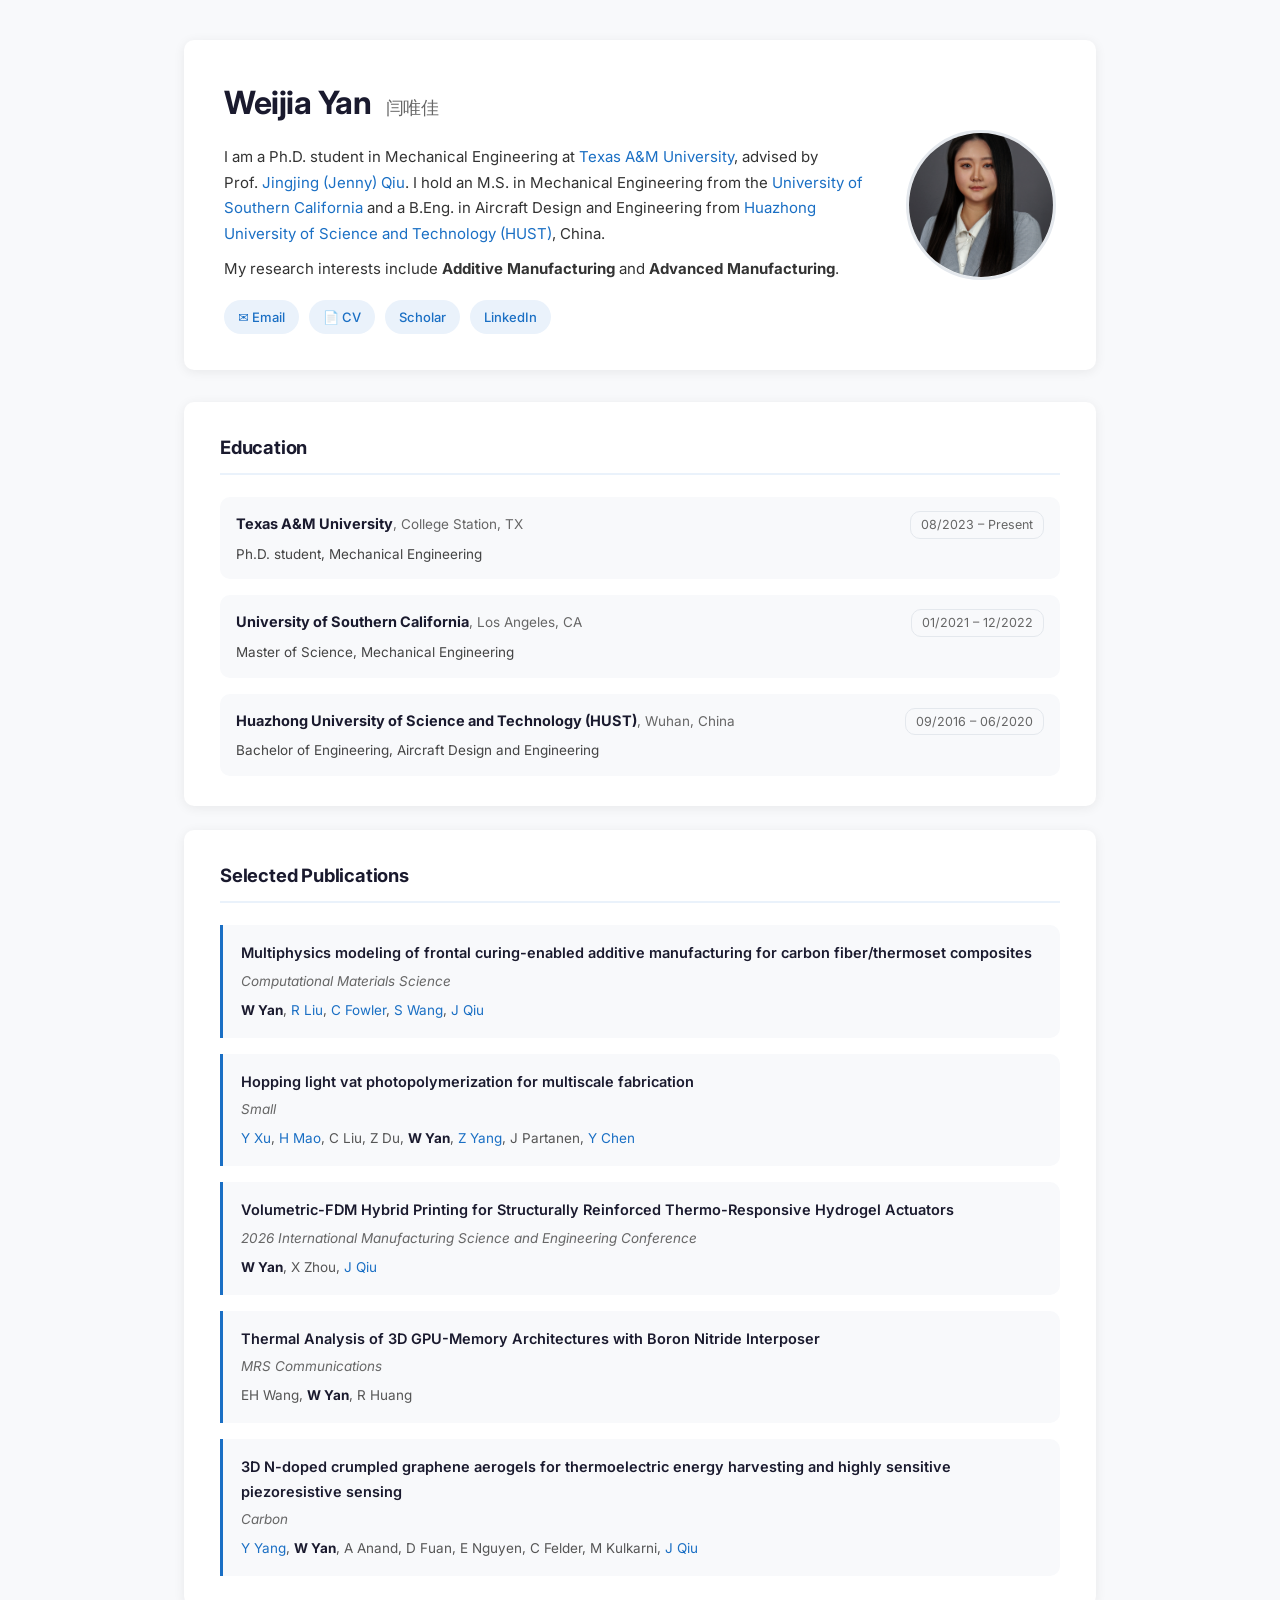
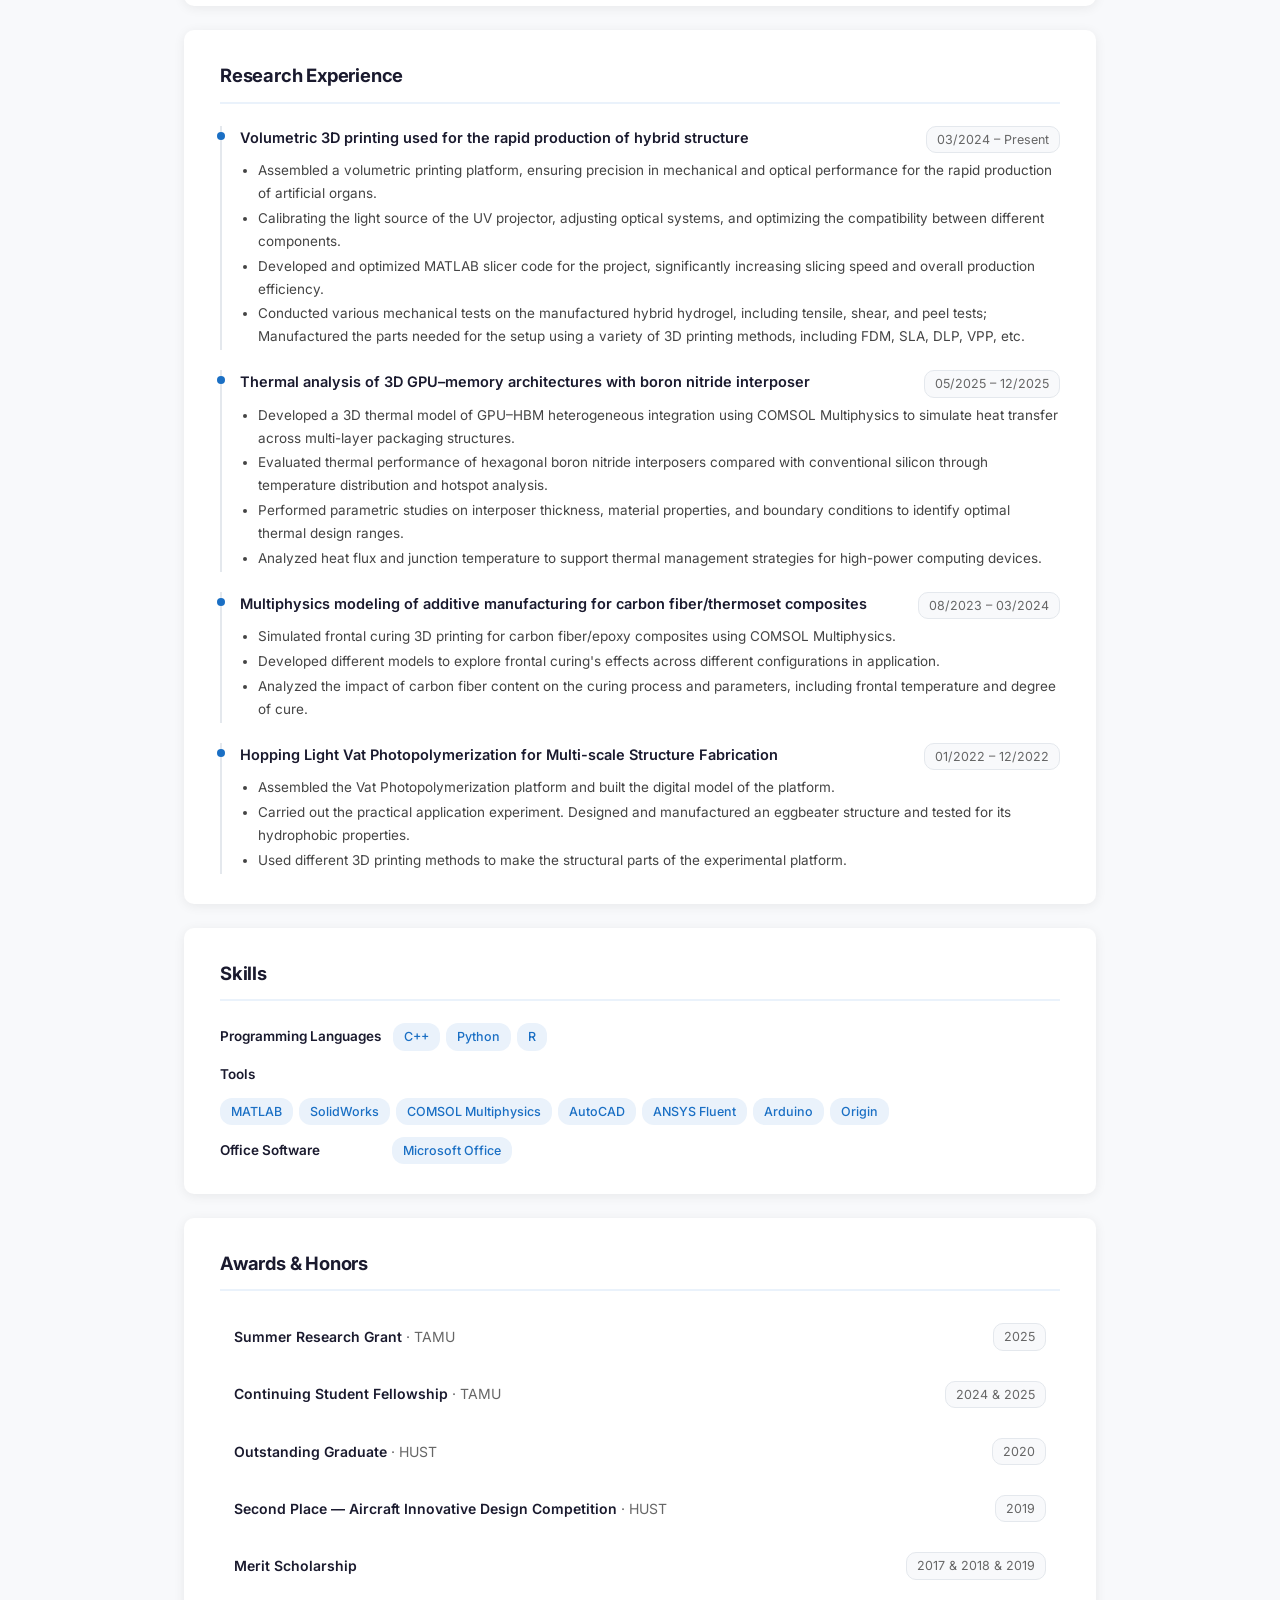
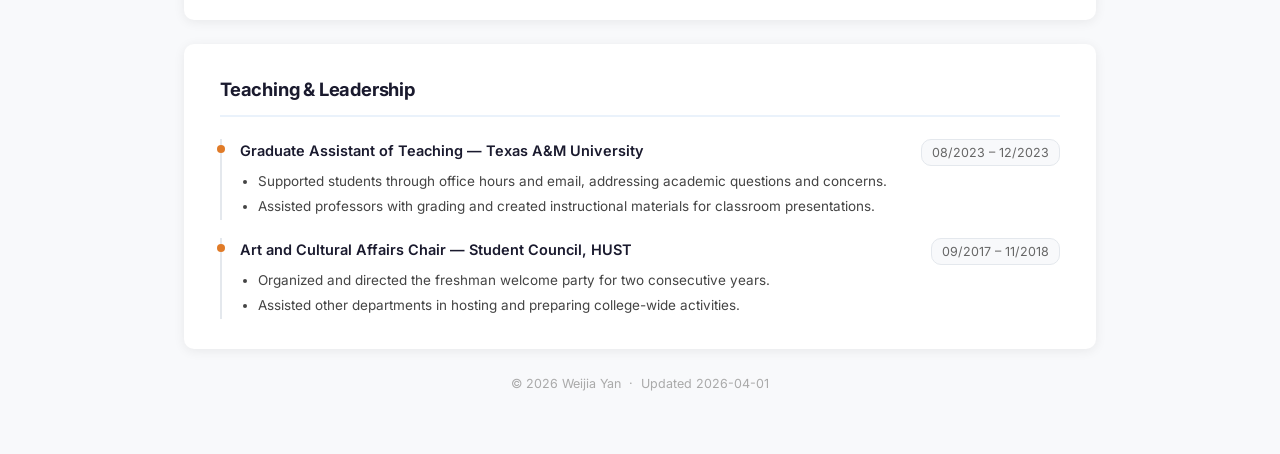
==== index.html @ ed203514 "Remove GPA from education section" ====
<!DOCTYPE html>
<html lang="en">
<head>
  <meta charset="UTF-8">
  <meta name="viewport" content="width=device-width, initial-scale=1">
  <title>Weijia Yan</title>
  <meta name="author" content="Weijia Yan">
  <meta name="keywords" content="Weijia Yan, TAMU, Additive Manufacturing, Mechanical Engineering">
  <meta name="description" content="Weijia Yan — Ph.D. student in Mechanical Engineering at Texas A&M University">
  <meta http-equiv="Cache-Control" content="no-cache, no-store, must-revalidate">
  <link rel="stylesheet" href="stylesheet.css">
  <link rel="icon" href="data:image/svg+xml,<svg xmlns=%22http://www.w3.org/2000/svg%22 viewBox=%220 0 100 100%22><text y=%22.9em%22 font-size=%2290%22>🌐</text></svg>">
</head>

<body>
<div class="page-wrap">

  <!-- ── Bio ──────────────────────────────────────────────── -->
  <section class="hero">
    <div class="hero-text">
      <h1 class="hero-name">
        Weijia Yan
        <span class="cn">闫唯佳</span>
      </h1>

      <p>
        I am a Ph.D. student in Mechanical Engineering at
        <a href="https://www.tamu.edu/">Texas A&amp;M University</a>,
        advised by Prof.&nbsp;<a href="https://engineering.tamu.edu/mechanical/profiles/qui-jenny.html">Jingjing (Jenny) Qiu</a>.
        I hold an M.S. in Mechanical Engineering from the
        <a href="https://www.usc.edu/">University of Southern California</a>
        and a B.Eng. in Aircraft Design and Engineering from
        <a href="http://english.hust.edu.cn/">Huazhong University of Science and Technology (HUST)</a>, China.
      </p>

      <p>
        My research interests include <strong>Additive Manufacturing</strong>
        and <strong>Advanced Manufacturing</strong>.
      </p>

      <div class="hero-links">
        <a href="mailto:weijia_yan@tamu.edu">✉ Email</a>
        <a href="Weijia_Yan_Resume.pdf">📄 CV</a>
        <a href="https://scholar.google.com/citations?user=I7ys2LwAAAAJ&hl=en">Scholar</a>
        <a href="https://www.linkedin.com/in/weijia-yan-ba7a0b22b/">LinkedIn</a>
      </div>
    </div>

    <div class="hero-photo">
      <a href="./mipnerf/img/pic.jpeg">
        <img src="./mipnerf/img/pic.jpeg" alt="Weijia Yan">
      </a>
    </div>
  </section>

  <!-- ── Education ─────────────────────────────────────────── -->
  <section class="section">
    <h2 class="section-title">Education</h2>
    <div class="edu-list">

      <div class="edu-item">
        <div class="edu-header">
          <div><span class="edu-school">Texas A&amp;M University</span><span class="edu-loc">, College Station, TX</span></div>
          <span class="exp-date">08/2023 – Present</span>
        </div>
        <div class="edu-degree">Ph.D. student, Mechanical Engineering</div>
      </div>

      <div class="edu-item">
        <div class="edu-header">
          <div><span class="edu-school">University of Southern California</span><span class="edu-loc">, Los Angeles, CA</span></div>
          <span class="exp-date">01/2021 – 12/2022</span>
        </div>
        <div class="edu-degree">Master of Science, Mechanical Engineering</div>
      </div>

      <div class="edu-item">
        <div class="edu-header">
          <div><span class="edu-school">Huazhong University of Science and Technology (HUST)</span><span class="edu-loc">, Wuhan, China</span></div>
          <span class="exp-date">09/2016 – 06/2020</span>
        </div>
        <div class="edu-degree">Bachelor of Engineering, Aircraft Design and Engineering</div>
      </div>

    </div>
  </section>

  <!-- ── Publications ─────────────────────────────────────── -->
  <section class="section">
    <h2 class="section-title">Selected Publications</h2>

    <div class="pub-list">

      <div class="pub-item">
        <div class="pub-title">Multiphysics modeling of frontal curing-enabled additive manufacturing for carbon fiber/thermoset composites</div>
        <div class="pub-venue">Computational Materials Science</div>
        <div class="pub-authors">
          <strong>W Yan</strong>,
          <a href="https://scholar.google.com/citations?user=R98v-sEAAAAJ&hl=en">R Liu</a>,
          <a href="https://scholar.google.com/citations?user=vkRqP7UAAAAJ&hl=en">C Fowler</a>,
          <a href="https://scholar.google.co.uk/citations?user=RNWHJDYAAAAJ&hl=en">S Wang</a>,
          <a href="https://scholar.google.com/citations?user=OHKP8AwAAAAJ&hl=en">J Qiu</a>
        </div>
      </div>

      <div class="pub-item">
        <div class="pub-title">Hopping light vat photopolymerization for multiscale fabrication</div>
        <div class="pub-venue">Small</div>
        <div class="pub-authors">
          <a href="https://scholar.google.com/citations?user=exFgNfwAAAAJ&hl=en">Y Xu</a>,
          <a href="https://scholar.google.com/citations?user=YnmLOxIAAAAJ&hl=en">H Mao</a>,
          C Liu, Z Du, <strong>W Yan</strong>,
          <a href="https://scholar.google.com/citations?user=WblvcXkAAAAJ&hl=en">Z Yang</a>,
          J Partanen,
          <a href="https://scholar.google.com/citations?user=qAKY6NAAAAAJ&hl=en">Y Chen</a>
        </div>
      </div>

      <div class="pub-item">
        <div class="pub-title">Volumetric-FDM Hybrid Printing for Structurally Reinforced Thermo-Responsive Hydrogel Actuators</div>
        <div class="pub-venue">2026 International Manufacturing Science and Engineering Conference</div>
        <div class="pub-authors"><strong>W Yan</strong>, X Zhou, <a href="https://scholar.google.com/citations?user=OHKP8AwAAAAJ&hl=en">J Qiu</a></div>
      </div>

      <div class="pub-item">
        <div class="pub-title">Thermal Analysis of 3D GPU-Memory Architectures with Boron Nitride Interposer</div>
        <div class="pub-venue">MRS Communications</div>
        <div class="pub-authors">EH Wang, <strong>W Yan</strong>, R Huang</div>
      </div>

      <div class="pub-item">
        <div class="pub-title">3D N-doped crumpled graphene aerogels for thermoelectric energy harvesting and highly sensitive piezoresistive sensing</div>
        <div class="pub-venue">Carbon</div>
        <div class="pub-authors"><a href="https://scholar.google.com/citations?user=AMZCQCMAAAAJ&hl=en">Y Yang</a>, <strong>W Yan</strong>, A Anand, D Fuan, E Nguyen, C Felder, M Kulkarni, <a href="https://scholar.google.com/citations?user=OHKP8AwAAAAJ&hl=en">J Qiu</a></div>
      </div>

    </div>
  </section>

  <!-- ── Research Experience ───────────────────────────────── -->
  <section class="section">
    <h2 class="section-title">Research Experience</h2>

    <div class="exp-list">

      <div class="exp-item">
        <div class="exp-header">
          <span class="exp-title">Volumetric 3D printing used for the rapid production of hybrid structure</span>
          <span class="exp-date">03/2024 – Present</span>
        </div>
        <ul class="exp-bullets">
          <li>Assembled a volumetric printing platform, ensuring precision in mechanical and optical performance for the rapid production of artificial organs.</li>
          <li>Calibrating the light source of the UV projector, adjusting optical systems, and optimizing the compatibility between different components.</li>
          <li>Developed and optimized MATLAB slicer code for the project, significantly increasing slicing speed and overall production efficiency.</li>
          <li>Conducted various mechanical tests on the manufactured hybrid hydrogel, including tensile, shear, and peel tests; Manufactured the parts needed for the setup using a variety of 3D printing methods, including FDM, SLA, DLP, VPP, etc.</li>
        </ul>
      </div>

      <div class="exp-item">
        <div class="exp-header">
          <span class="exp-title">Thermal analysis of 3D GPU–memory architectures with boron nitride interposer</span>
          <span class="exp-date">05/2025 – 12/2025</span>
        </div>
        <ul class="exp-bullets">
          <li>Developed a 3D thermal model of GPU–HBM heterogeneous integration using COMSOL Multiphysics to simulate heat transfer across multi-layer packaging structures.</li>
          <li>Evaluated thermal performance of hexagonal boron nitride interposers compared with conventional silicon through temperature distribution and hotspot analysis.</li>
          <li>Performed parametric studies on interposer thickness, material properties, and boundary conditions to identify optimal thermal design ranges.</li>
          <li>Analyzed heat flux and junction temperature to support thermal management strategies for high-power computing devices.</li>
        </ul>
      </div>

      <div class="exp-item">
        <div class="exp-header">
          <span class="exp-title">Multiphysics modeling of additive manufacturing for carbon fiber/thermoset composites</span>
          <span class="exp-date">08/2023 – 03/2024</span>
        </div>
        <ul class="exp-bullets">
          <li>Simulated frontal curing 3D printing for carbon fiber/epoxy composites using COMSOL Multiphysics.</li>
          <li>Developed different models to explore frontal curing's effects across different configurations in application.</li>
          <li>Analyzed the impact of carbon fiber content on the curing process and parameters, including frontal temperature and degree of cure.</li>
        </ul>
      </div>

      <div class="exp-item">
        <div class="exp-header">
          <span class="exp-title">Hopping Light Vat Photopolymerization for Multi-scale Structure Fabrication</span>
          <span class="exp-date">01/2022 – 12/2022</span>
        </div>
        <ul class="exp-bullets">
          <li>Assembled the Vat Photopolymerization platform and built the digital model of the platform.</li>
          <li>Carried out the practical application experiment. Designed and manufactured an eggbeater structure and tested for its hydrophobic properties.</li>
          <li>Used different 3D printing methods to make the structural parts of the experimental platform.</li>
        </ul>
      </div>

    </div>
  </section>

  <!-- ── Skills ────────────────────────────────────────────── -->
  <section class="section">
    <h2 class="section-title">Skills</h2>

    <div class="skills-grid">
      <div class="skill-row">
        <span class="skill-label">Programming Languages</span>
        <div class="skill-tags">
          <span class="skill-tag">C++</span>
          <span class="skill-tag">Python</span>
          <span class="skill-tag">R</span>
        </div>
      </div>
      <div class="skill-row">
        <span class="skill-label">Tools</span>
        <div class="skill-tags">
          <span class="skill-tag">MATLAB</span>
          <span class="skill-tag">SolidWorks</span>
          <span class="skill-tag">COMSOL Multiphysics</span>
          <span class="skill-tag">AutoCAD</span>
          <span class="skill-tag">ANSYS Fluent</span>
          <span class="skill-tag">Arduino</span>
          <span class="skill-tag">Origin</span>
        </div>
      </div>
      <div class="skill-row">
        <span class="skill-label">Office Software</span>
        <div class="skill-tags">
          <span class="skill-tag">Microsoft Office</span>
        </div>
      </div>
    </div>
  </section>

  <!-- ── Awards ────────────────────────────────────────────── -->
  <section class="section">
    <h2 class="section-title">Awards &amp; Honors</h2>

    <div class="award-list">
      <div class="award-item">
        <span class="award-name">Summer Research Grant <span class="award-org">· TAMU</span></span>
        <span class="award-year">2025</span>
      </div>
      <div class="award-item">
        <span class="award-name">Continuing Student Fellowship <span class="award-org">· TAMU</span></span>
        <span class="award-year">2024 &amp; 2025</span>
      </div>
      <div class="award-item">
        <span class="award-name">Outstanding Graduate <span class="award-org">· HUST</span></span>
        <span class="award-year">2020</span>
      </div>
      <div class="award-item">
        <span class="award-name">Second Place — Aircraft Innovative Design Competition <span class="award-org">· HUST</span></span>
        <span class="award-year">2019</span>
      </div>
      <div class="award-item">
        <span class="award-name">Merit Scholarship</span>
        <span class="award-year">2017 &amp; 2018 &amp; 2019</span>
      </div>
    </div>
  </section>

  <!-- ── Teaching & Leadership ─────────────────────────────── -->
  <section class="section">
    <h2 class="section-title">Teaching &amp; Leadership</h2>

    <div class="teach-list">

      <div class="teach-item">
        <div class="teach-header">
          <span class="teach-title">Graduate Assistant of Teaching — Texas A&amp;M University</span>
          <span class="exp-date">08/2023 – 12/2023</span>
        </div>
        <ul class="teach-bullets">
          <li>Supported students through office hours and email, addressing academic questions and concerns.</li>
          <li>Assisted professors with grading and created instructional materials for classroom presentations.</li>
        </ul>
      </div>

      <div class="teach-item">
        <div class="teach-header">
          <span class="teach-title">Art and Cultural Affairs Chair — Student Council, HUST</span>
          <span class="exp-date">09/2017 – 11/2018</span>
        </div>
        <ul class="teach-bullets">
          <li>Organized and directed the freshman welcome party for two consecutive years.</li>
          <li>Assisted other departments in hosting and preparing college-wide activities.</li>
        </ul>
      </div>

    </div>
  </section>

  <!-- ── Footer ────────────────────────────────────────────── -->
  <p class="footer">
    &copy; 2026 Weijia Yan &nbsp;·&nbsp;
    Updated 2026-04-01
  </p>

</div>
</body>
</html>
---- stylesheet.css ----
/* Google Fonts */
@import url('https://fonts.googleapis.com/css2?family=Inter:wght@300;400;500;600;700&display=swap');

/* ── Reset & Base ─────────────────────────────────────────── */
*, *::before, *::after { box-sizing: border-box; margin: 0; padding: 0; }

:root {
  --blue:    #1a6fc4;
  --blue-lt: #eaf2fb;
  --orange:  #e07b28;
  --text:    #1a1a2e;
  --muted:   #666;
  --border:  #e4e8ed;
  --bg:      #f8f9fb;
  --white:   #ffffff;
  --radius:  10px;
  --shadow:  0 2px 12px rgba(0,0,0,0.07);
}

html { scroll-behavior: smooth; }

body {
  font-family: 'Inter', system-ui, sans-serif;
  font-size: 15px;
  line-height: 1.7;
  color: var(--text);
  background: var(--bg);
}

a {
  color: var(--blue);
  text-decoration: none;
  transition: color .2s;
}
a:hover { color: var(--orange); }

/* ── Layout wrapper ───────────────────────────────────────── */
.page-wrap {
  max-width: 960px;
  margin: 0 auto;
  padding: 40px 24px 60px;
}

/* ── Hero / Bio ───────────────────────────────────────────── */
.hero {
  display: flex;
  align-items: center;
  gap: 40px;
  background: var(--white);
  border-radius: var(--radius);
  box-shadow: var(--shadow);
  padding: 36px 40px;
  margin-bottom: 32px;
}

.hero-text { flex: 1; }

.hero-name {
  font-size: 2rem;
  font-weight: 700;
  letter-spacing: -.5px;
  margin-bottom: 14px;
  color: var(--text);
}

.hero-name .cn {
  font-size: 1.1rem;
  font-weight: 400;
  color: var(--muted);
  margin-left: 8px;
}

.hero-text p { color: #333; margin-bottom: 10px; }

.hero-links {
  display: flex;
  flex-wrap: wrap;
  gap: 10px;
  margin-top: 18px;
}

.hero-links a {
  display: inline-flex;
  align-items: center;
  gap: 5px;
  background: var(--blue-lt);
  color: var(--blue);
  padding: 6px 14px;
  border-radius: 20px;
  font-size: 13px;
  font-weight: 500;
  transition: background .2s, color .2s;
}
.hero-links a:hover {
  background: var(--blue);
  color: var(--white);
}

.hero-photo {
  flex-shrink: 0;
  width: 150px;
}
.hero-photo img {
  width: 150px;
  height: 150px;
  object-fit: cover;
  border-radius: 50%;
  border: 3px solid var(--border);
  display: block;
  transition: transform .3s;
}
.hero-photo img:hover { transform: scale(1.04); }

/* ── Section card ─────────────────────────────────────────── */
.section {
  background: var(--white);
  border-radius: var(--radius);
  box-shadow: var(--shadow);
  padding: 30px 36px;
  margin-bottom: 24px;
}

.section-title {
  font-size: 1.15rem;
  font-weight: 700;
  color: var(--text);
  margin-bottom: 22px;
  padding-bottom: 10px;
  border-bottom: 2px solid var(--blue-lt);
  letter-spacing: -.2px;
}

/* ── Education ────────────────────────────────────────────── */
.edu-list { display: flex; flex-direction: column; gap: 16px; }

.edu-item { padding: 14px 16px; border-radius: var(--radius); background: var(--bg); }

.edu-header {
  display: flex;
  justify-content: space-between;
  align-items: flex-start;
  gap: 12px;
  flex-wrap: wrap;
  margin-bottom: 4px;
}

.edu-school { font-weight: 700; font-size: 14.5px; color: var(--text); }
.edu-loc { font-size: 13.5px; color: var(--muted); }
.edu-degree { font-size: 13.5px; color: #444; }
.edu-gpa { font-size: 12.5px; color: var(--muted); margin-top: 2px; }

/* ── Publications ─────────────────────────────────────────── */
.pub-list { display: flex; flex-direction: column; gap: 16px; }

.pub-item {
  padding: 16px 18px;
  border-left: 3px solid var(--blue);
  background: var(--bg);
  border-radius: 0 var(--radius) var(--radius) 0;
}

.pub-title {
  font-weight: 600;
  font-size: 14.5px;
  color: var(--text);
  margin-bottom: 4px;
}

.pub-venue {
  font-style: italic;
  color: var(--muted);
  font-size: 13.5px;
  margin-bottom: 6px;
}

.pub-badge {
  display: inline-block;
  background: #e8f5e9;
  color: #2e7d32;
  font-size: 11px;
  font-weight: 600;
  padding: 2px 8px;
  border-radius: 10px;
  margin-bottom: 6px;
  letter-spacing: .3px;
  text-transform: uppercase;
}

.pub-authors {
  font-size: 13.5px;
  color: #555;
}
.pub-authors strong { color: var(--text); }

/* ── Research Experience ──────────────────────────────────── */
.exp-list { display: flex; flex-direction: column; gap: 20px; }

.exp-item { padding-left: 18px; border-left: 2px solid var(--border); position: relative; }
.exp-item::before {
  content: '';
  position: absolute;
  left: -5px; top: 6px;
  width: 8px; height: 8px;
  border-radius: 50%;
  background: var(--blue);
}

.exp-header {
  display: flex;
  justify-content: space-between;
  align-items: flex-start;
  gap: 12px;
  flex-wrap: wrap;
  margin-bottom: 6px;
}

.exp-title {
  font-weight: 600;
  font-size: 14.5px;
  color: var(--text);
}

.exp-date {
  font-size: 12.5px;
  color: var(--muted);
  white-space: nowrap;
  background: var(--bg);
  padding: 2px 10px;
  border-radius: 10px;
  border: 1px solid var(--border);
}

.exp-bullets {
  list-style: disc;
  padding-left: 18px;
  color: #444;
  font-size: 13.5px;
}
.exp-bullets li { margin-bottom: 2px; }

/* ── Skills ───────────────────────────────────────────────── */
.skills-grid { display: flex; flex-direction: column; gap: 12px; }

.skill-row { display: flex; align-items: baseline; gap: 12px; flex-wrap: wrap; }

.skill-label {
  font-weight: 600;
  font-size: 13.5px;
  color: var(--text);
  min-width: 160px;
}

.skill-tags { display: flex; flex-wrap: wrap; gap: 6px; }

.skill-tag {
  background: var(--blue-lt);
  color: var(--blue);
  font-size: 12.5px;
  padding: 3px 11px;
  border-radius: 12px;
  font-weight: 500;
}

/* ── Awards ───────────────────────────────────────────────── */
.award-list { display: flex; flex-direction: column; gap: 10px; }

.award-item {
  display: flex;
  justify-content: space-between;
  align-items: center;
  gap: 12px;
  flex-wrap: wrap;
  padding: 10px 14px;
  border-radius: 8px;
  transition: background .15s;
}
.award-item:hover { background: var(--bg); }

.award-name { font-weight: 600; font-size: 14px; }
.award-name .award-org { font-weight: 400; color: var(--muted); }

.award-year {
  font-size: 12.5px;
  color: var(--muted);
  background: var(--bg);
  padding: 2px 10px;
  border-radius: 10px;
  border: 1px solid var(--border);
  white-space: nowrap;
}

/* ── Teaching & Leadership ────────────────────────────────── */
.teach-list { display: flex; flex-direction: column; gap: 18px; }

.teach-item { padding-left: 18px; border-left: 2px solid var(--border); position: relative; }
.teach-item::before {
  content: '';
  position: absolute;
  left: -5px; top: 6px;
  width: 8px; height: 8px;
  border-radius: 50%;
  background: var(--orange);
}

.teach-header {
  display: flex;
  justify-content: space-between;
  align-items: flex-start;
  gap: 12px;
  flex-wrap: wrap;
  margin-bottom: 4px;
}

.teach-title {
  font-weight: 600;
  font-size: 14.5px;
  color: var(--text);
}

.teach-bullets {
  list-style: disc;
  padding-left: 18px;
  color: #444;
  font-size: 13.5px;
}
.teach-bullets li { margin-bottom: 2px; }

/* ── Footer ───────────────────────────────────────────────── */
.footer {
  text-align: center;
  margin-top: 16px;
  font-size: 12.5px;
  color: #aaa;
}
.footer a { color: #bbb; }
.footer a:hover { color: var(--orange); }

/* ── Responsive ───────────────────────────────────────────── */
@media (max-width: 620px) {
  .hero { flex-direction: column-reverse; align-items: center; padding: 24px 20px; text-align: center; }
  .hero-links { justify-content: center; }
  .hero-photo img { width: 120px; height: 120px; }
  .section { padding: 22px 18px; }
  .skill-label { min-width: unset; width: 100%; }
}
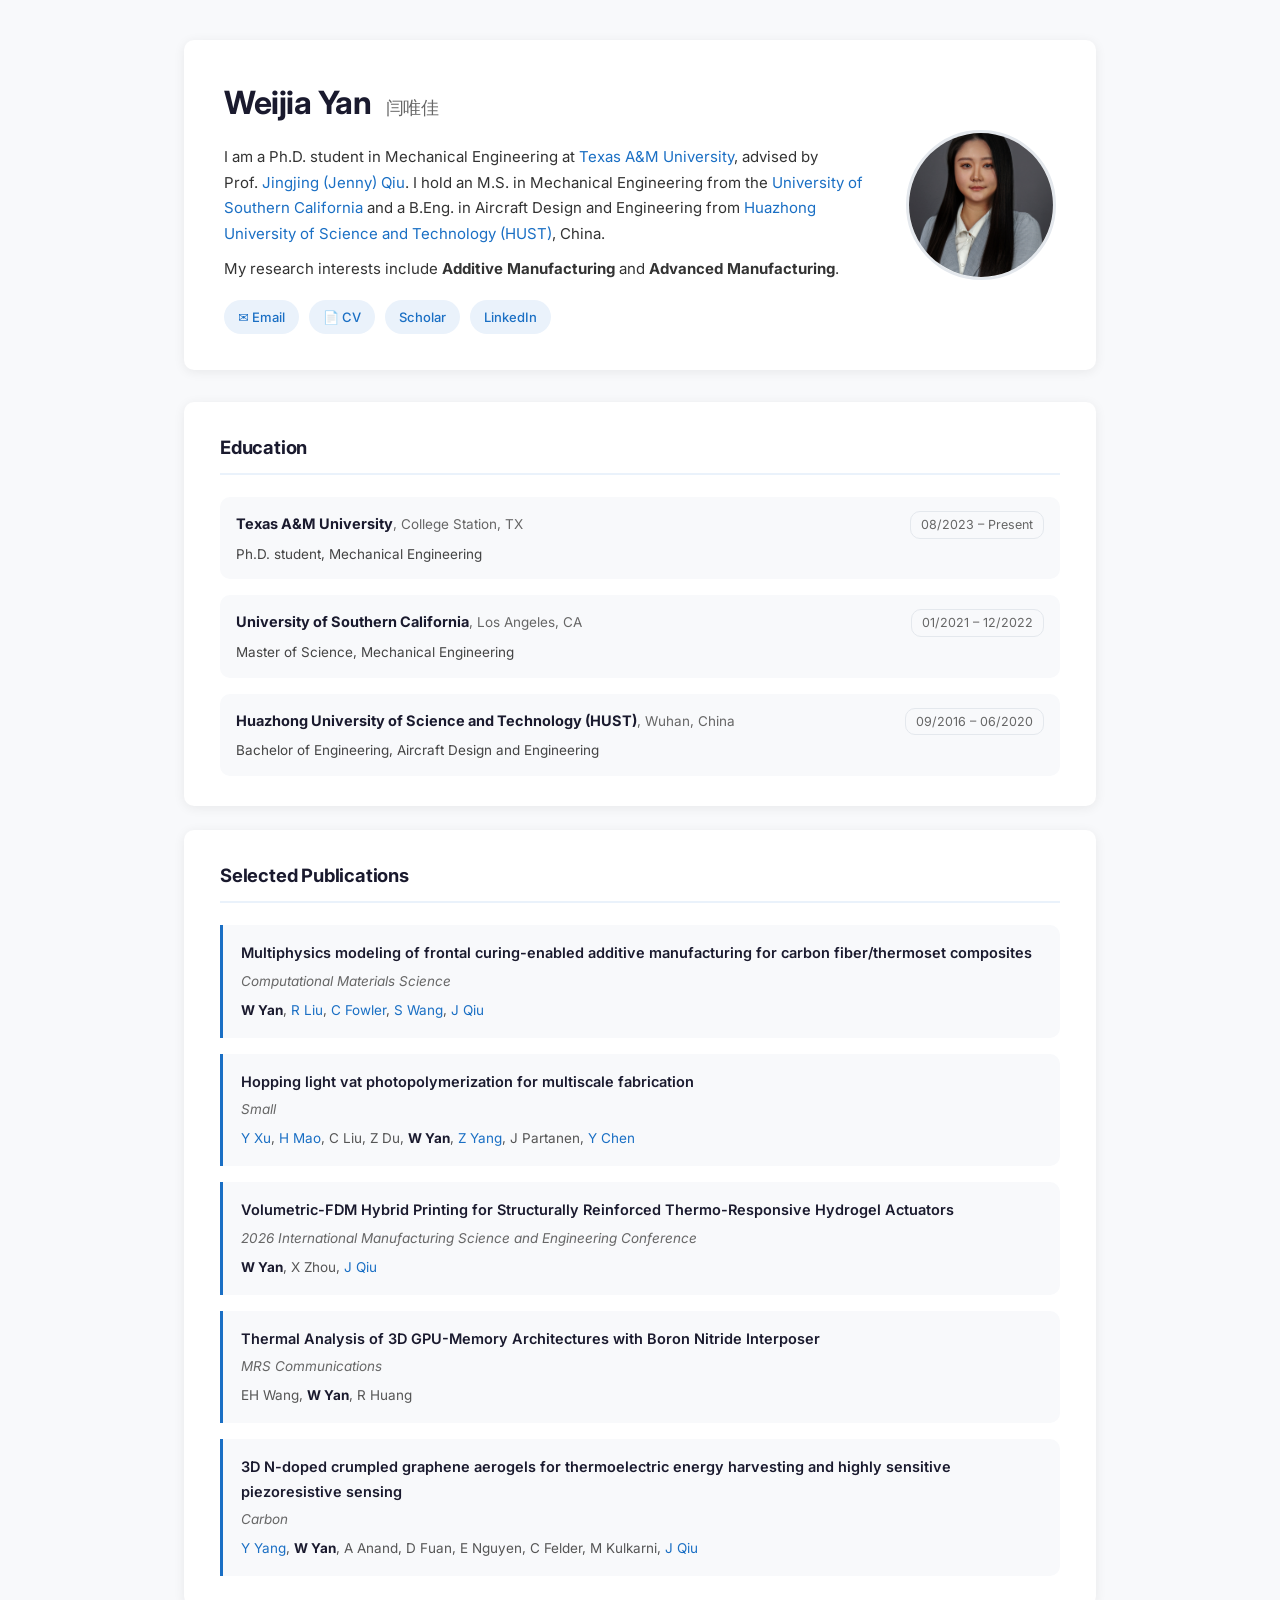
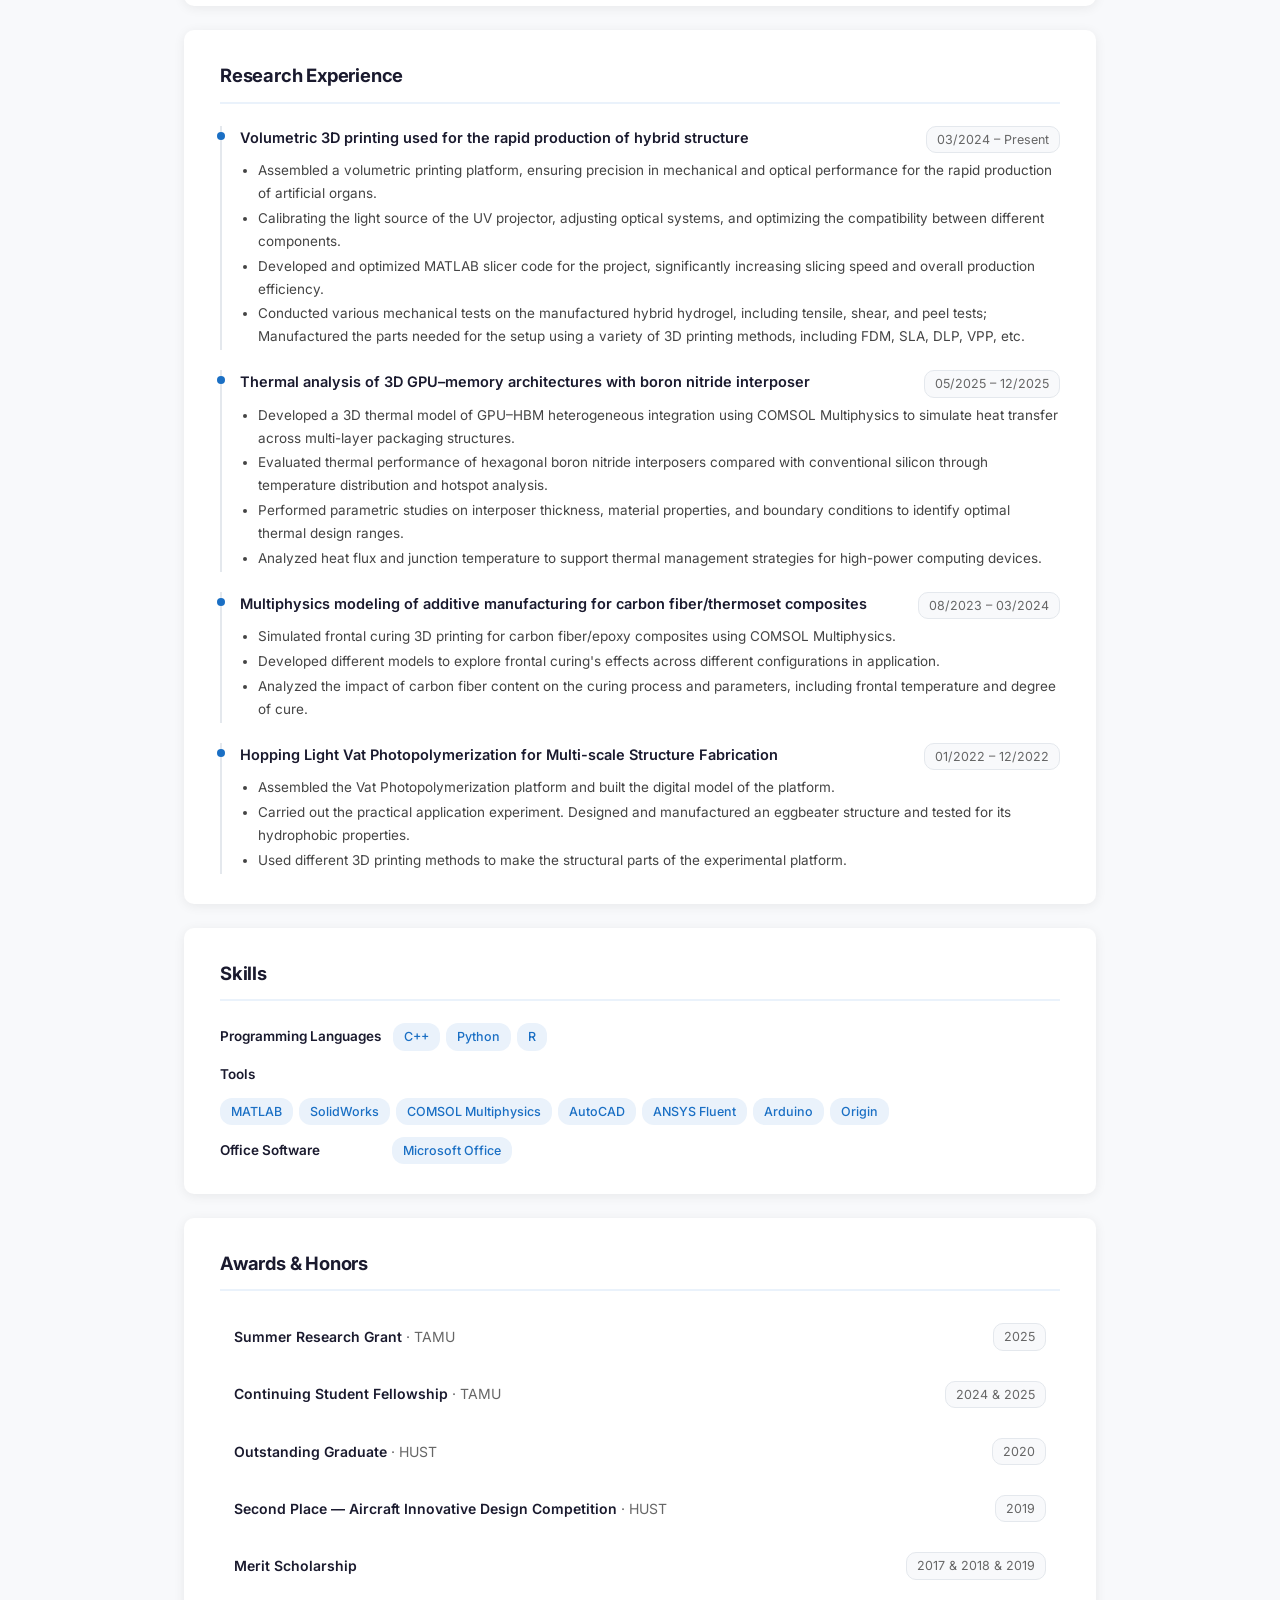
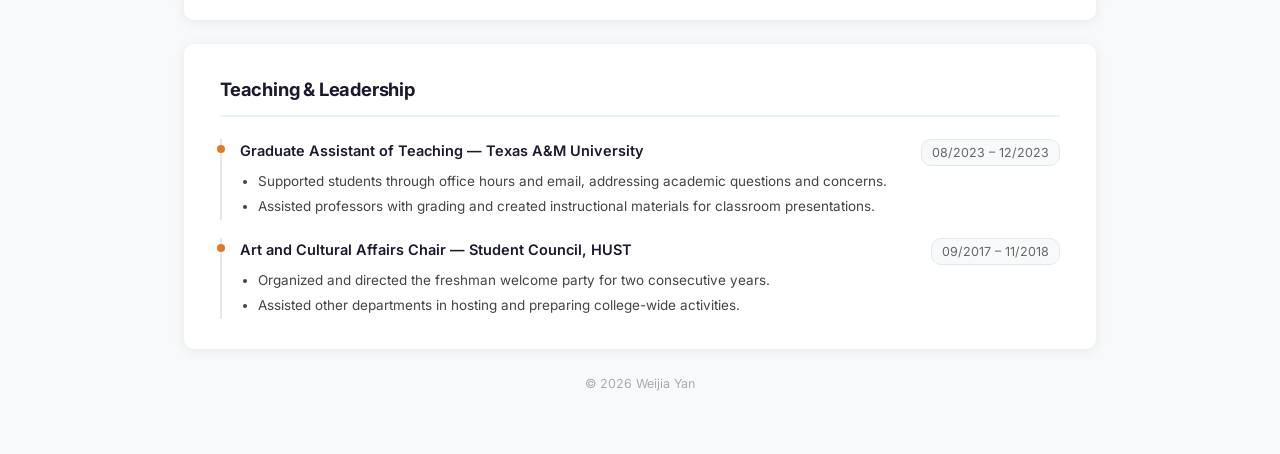
==== commit 87d8961a: "Remove updated date from footer" ====
--- a/index.html
+++ b/index.html
@@ -291,8 +291,7 @@
 
   <!-- ── Footer ────────────────────────────────────────────── -->
   <p class="footer">
-    &copy; 2026 Weijia Yan &nbsp;·&nbsp;
-    Updated 2026-04-01
+    &copy; 2026 Weijia Yan
   </p>
 
 </div>
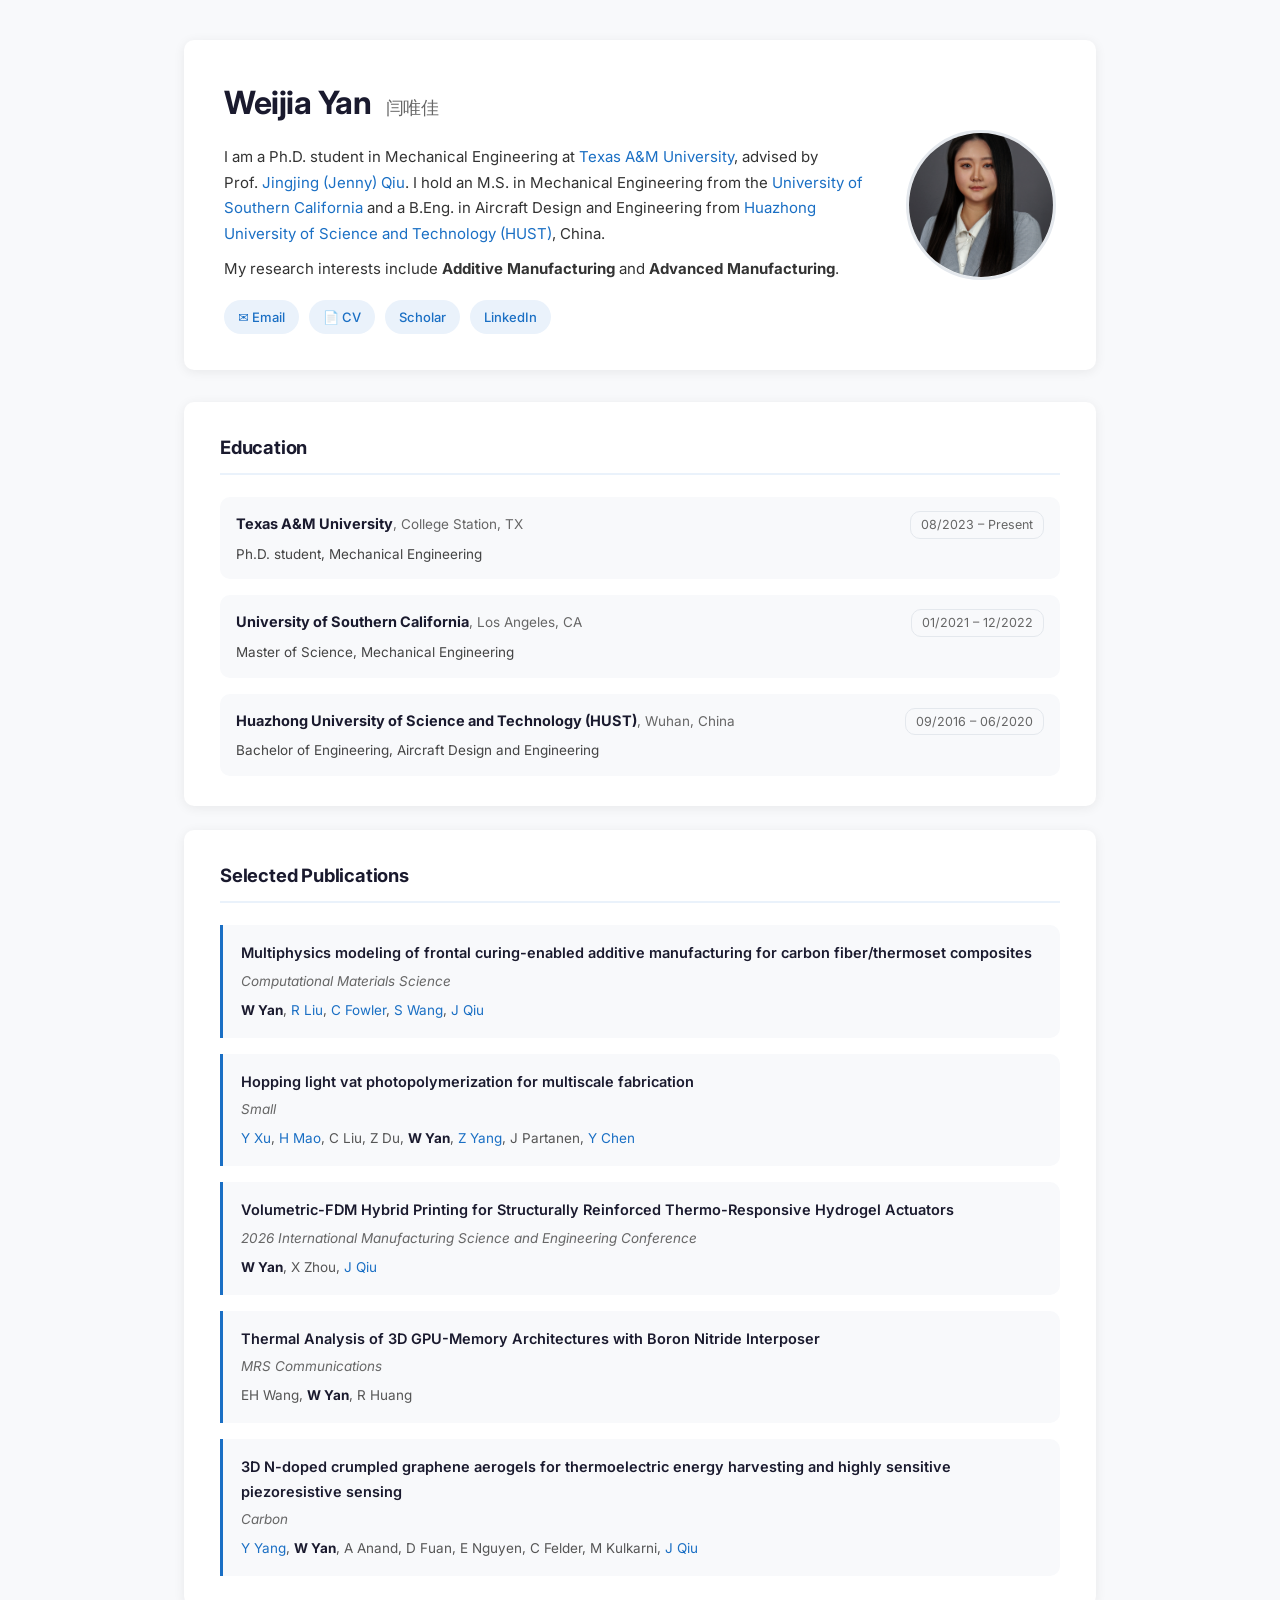
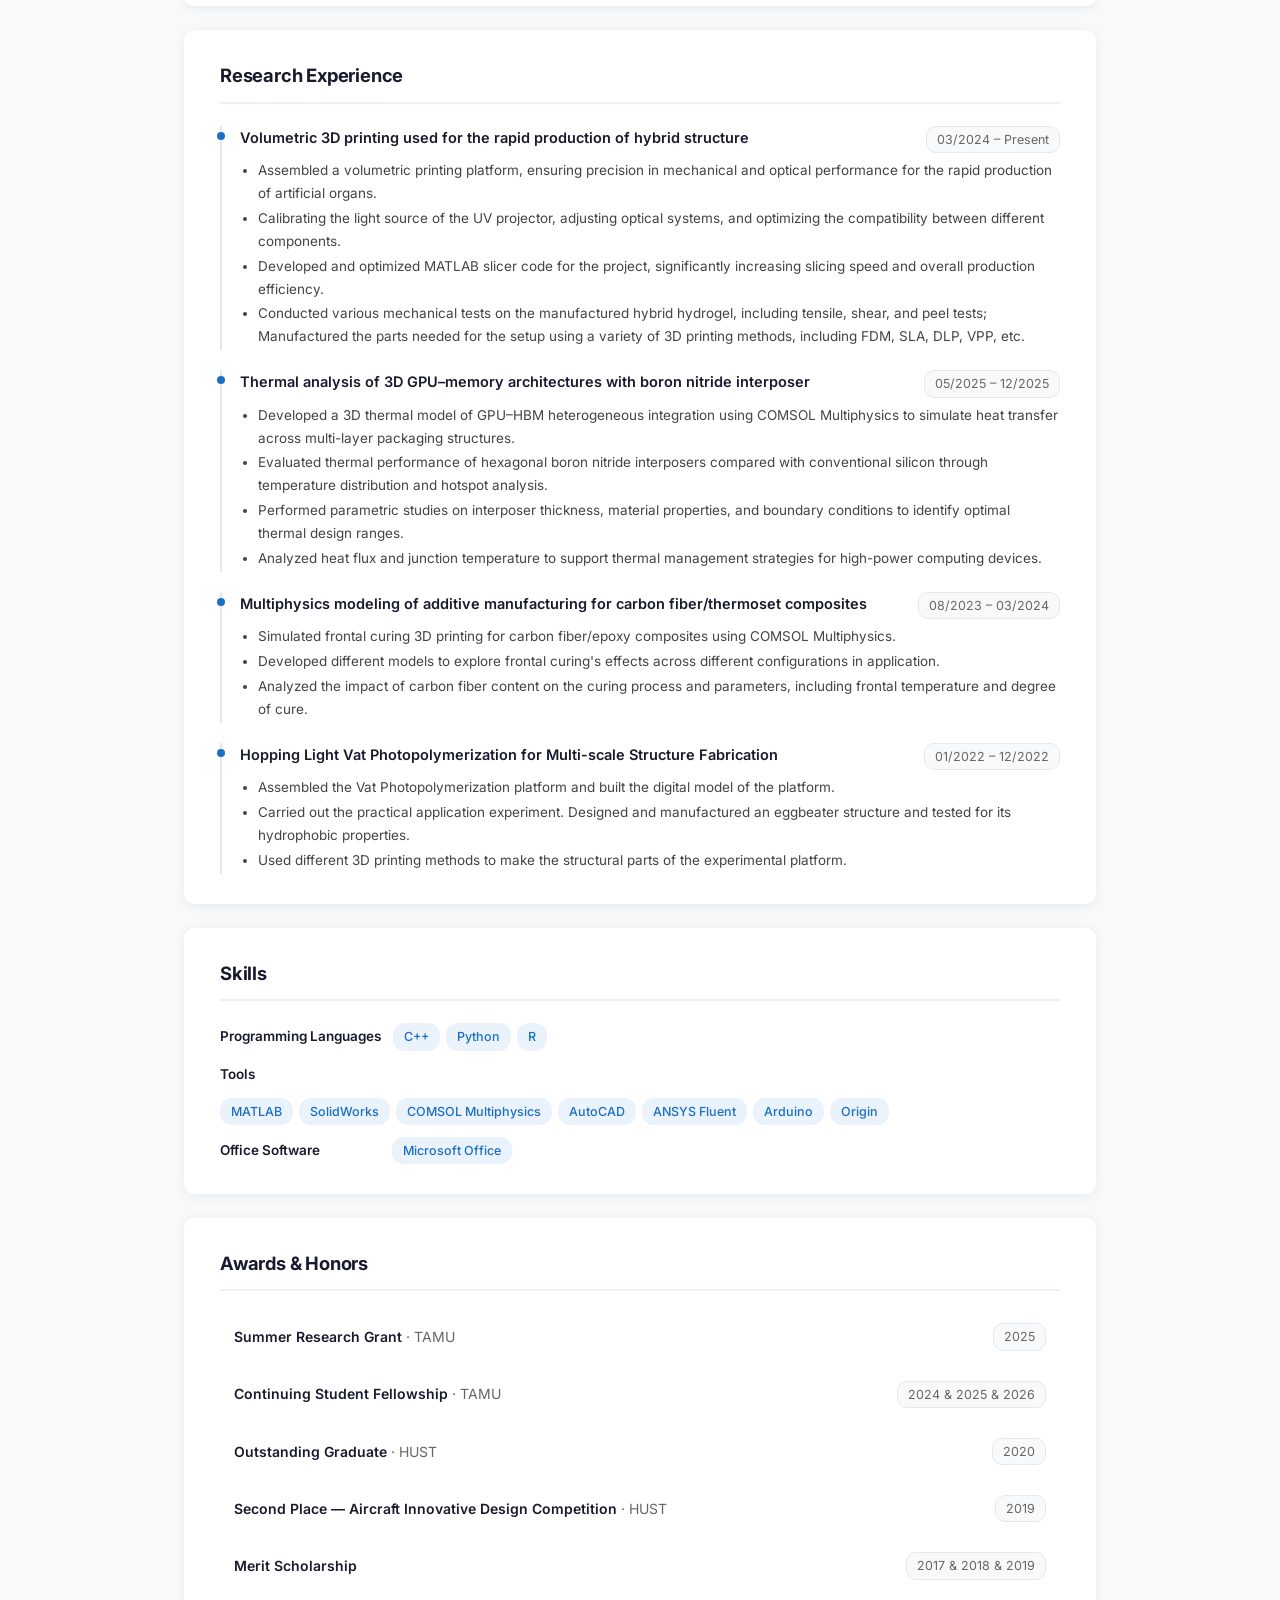
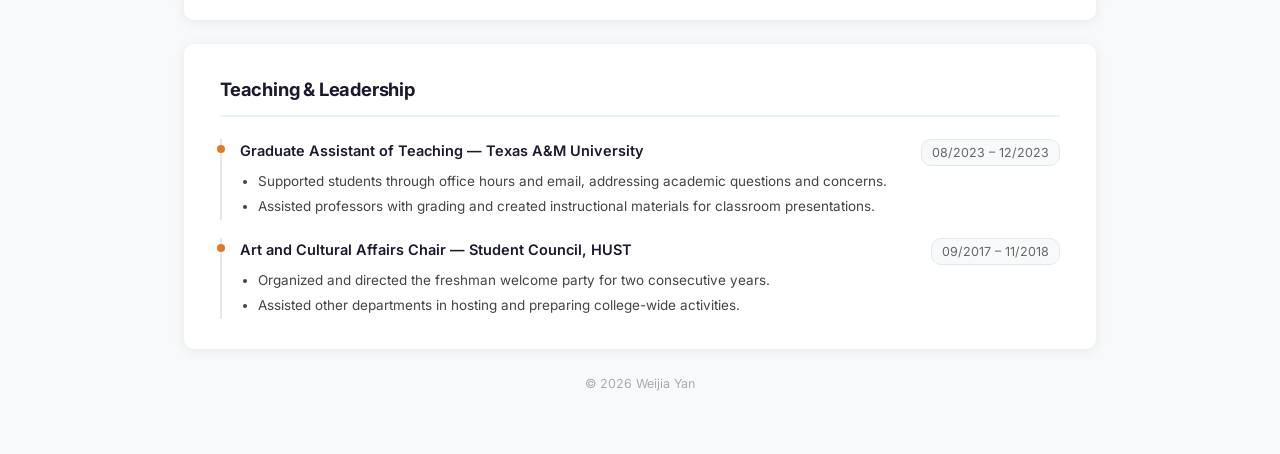
==== commit dccd27c9: "Add 2026 to Continuing Student Fellowship award year" ====
--- a/index.html
+++ b/index.html
@@ -241,7 +241,7 @@
       </div>
       <div class="award-item">
         <span class="award-name">Continuing Student Fellowship <span class="award-org">· TAMU</span></span>
-        <span class="award-year">2024 &amp; 2025</span>
+        <span class="award-year">2024 &amp; 2025 &amp; 2026</span>
       </div>
       <div class="award-item">
         <span class="award-name">Outstanding Graduate <span class="award-org">· HUST</span></span>
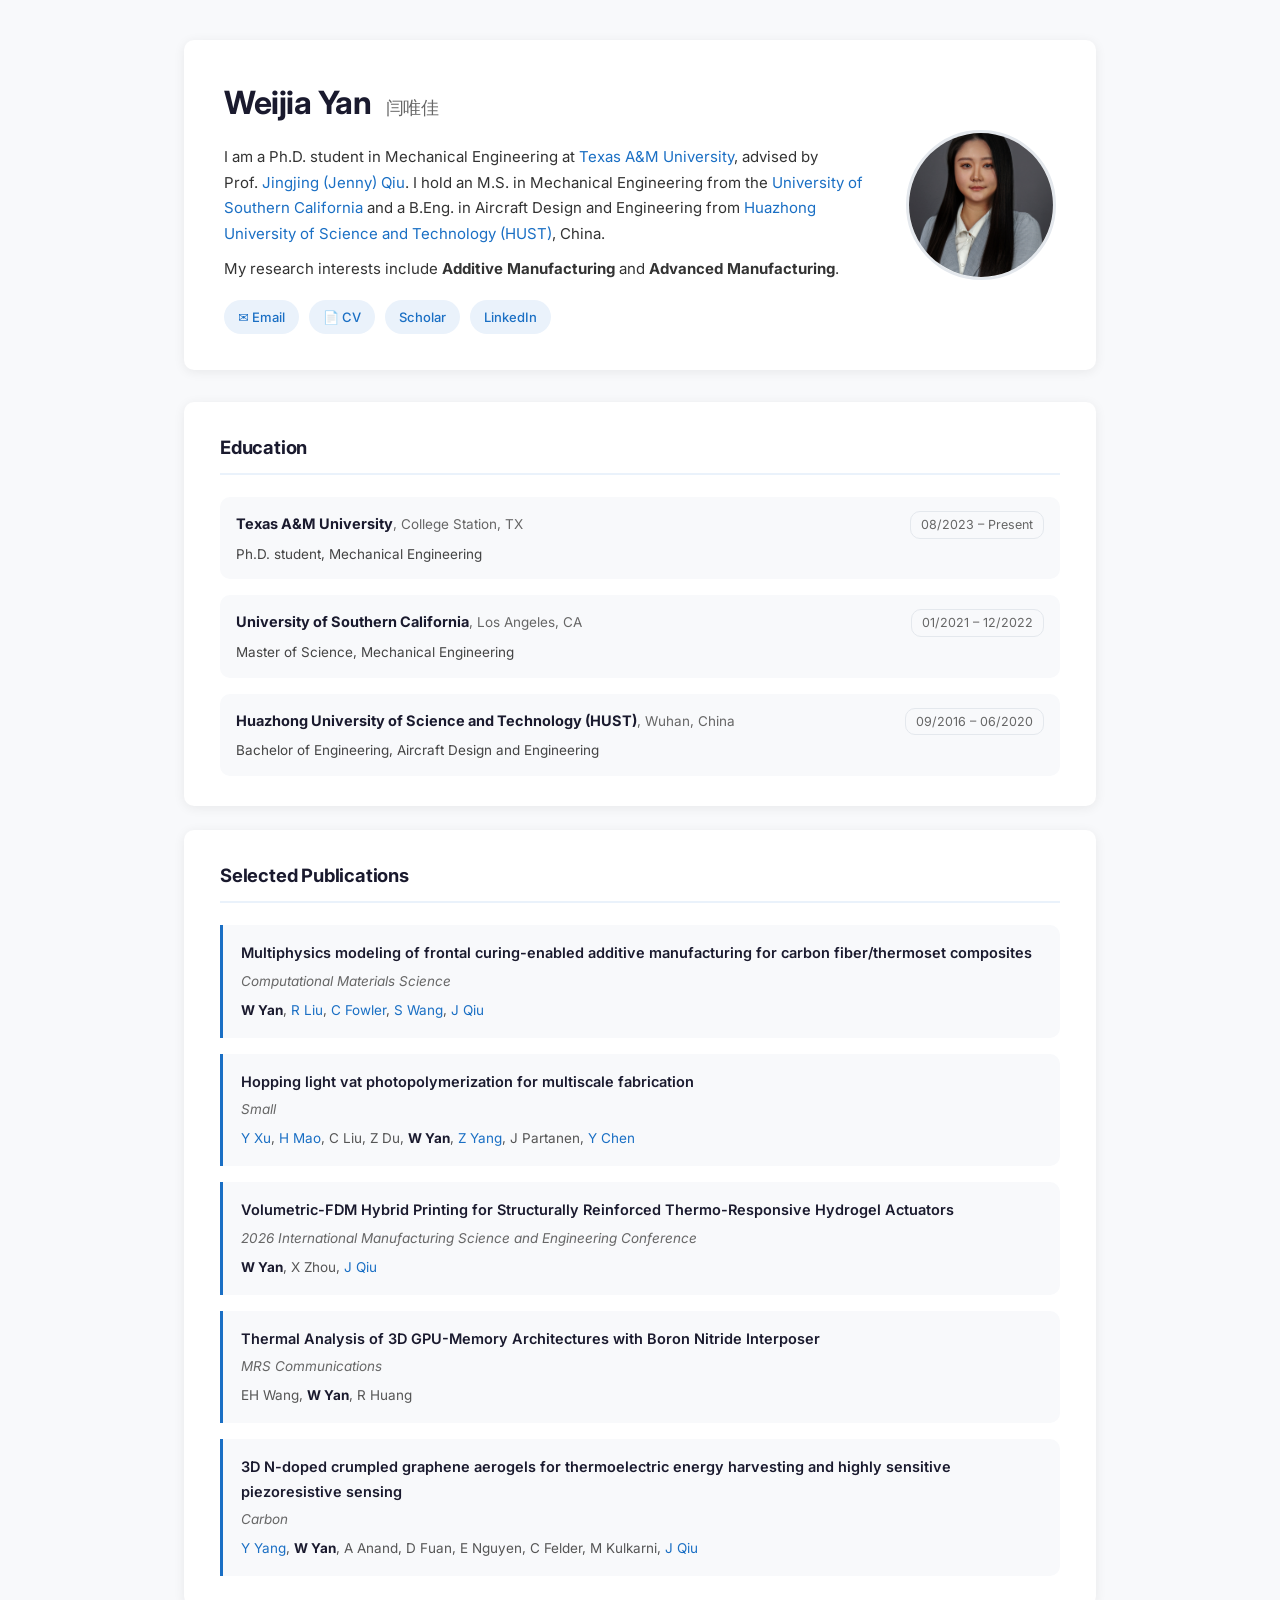
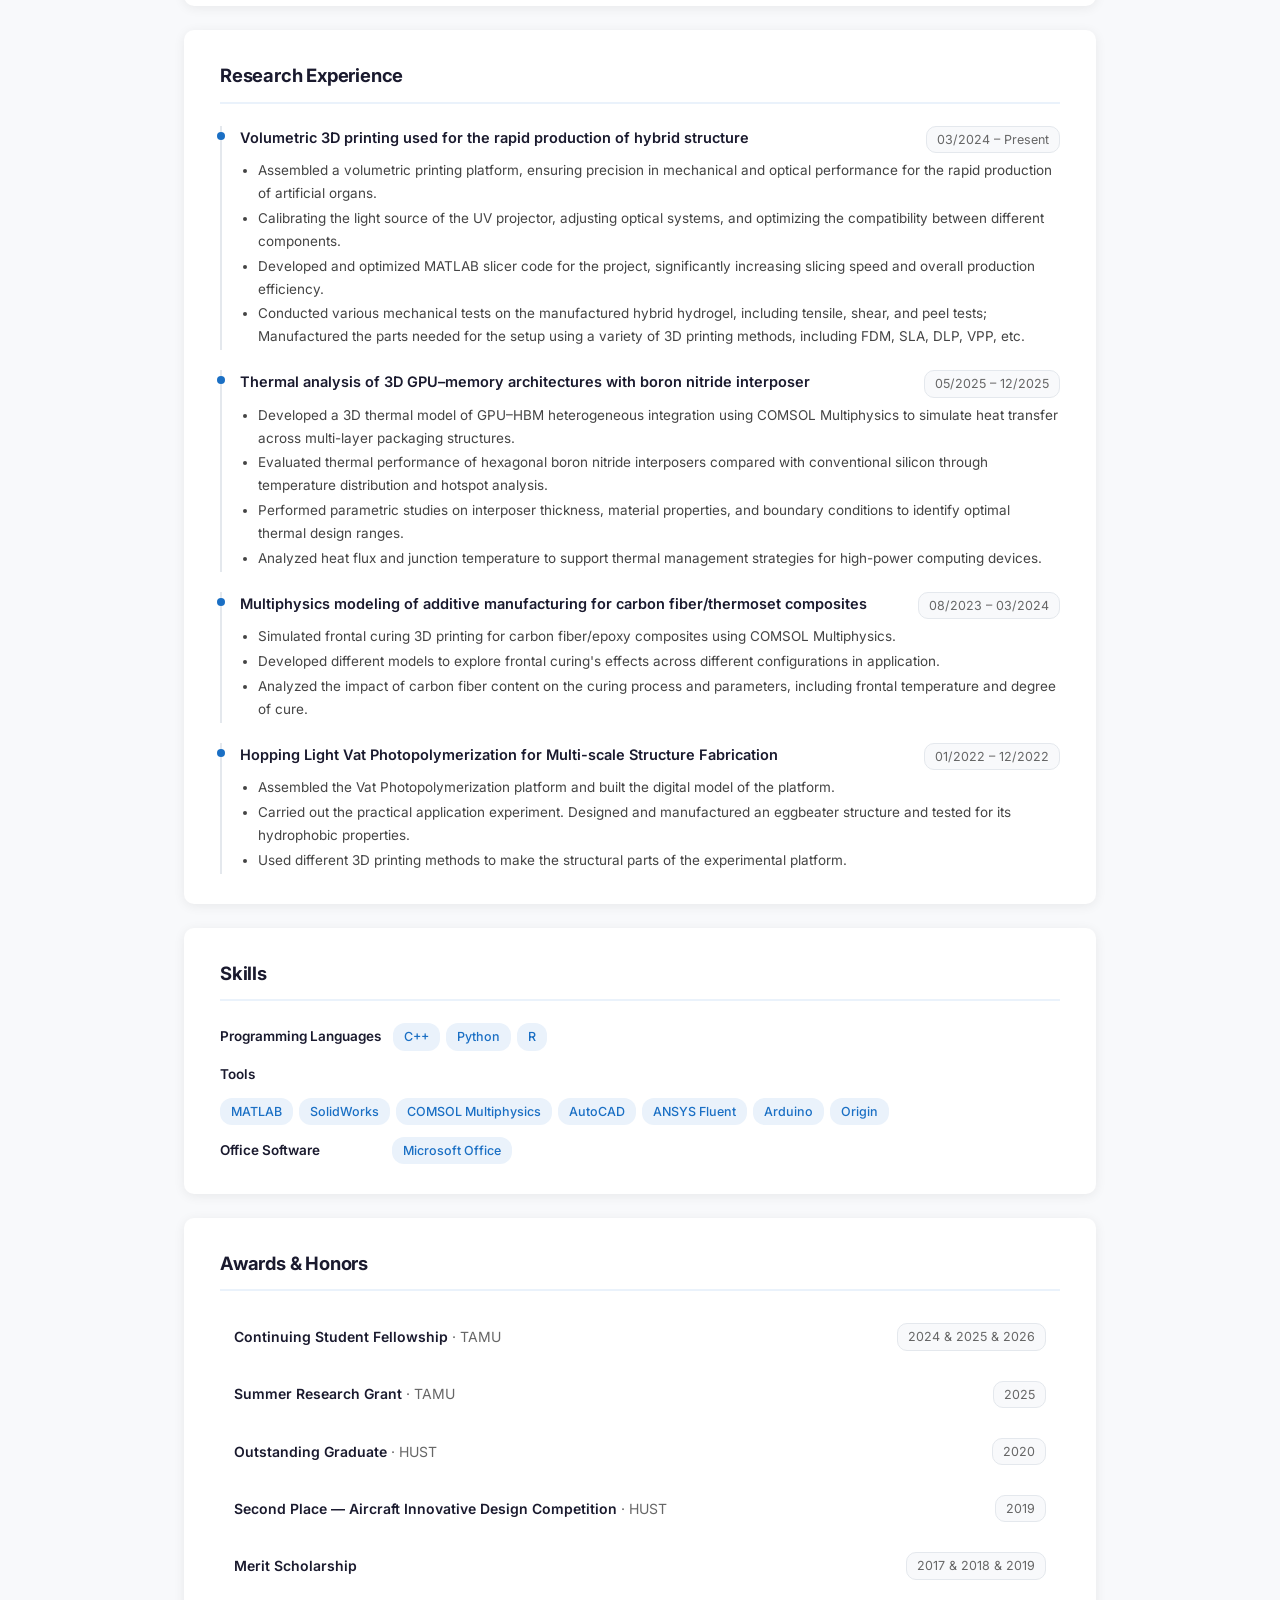
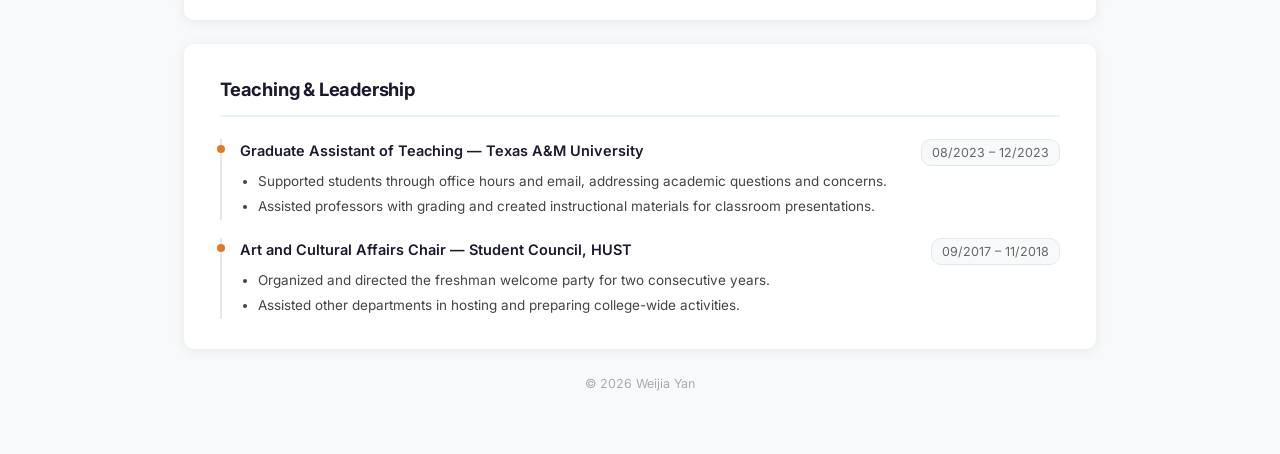
==== commit 388265c0: "Move Continuing Student Fellowship to top of awards list" ====
--- a/index.html
+++ b/index.html
@@ -236,12 +236,12 @@
 
     <div class="award-list">
       <div class="award-item">
+        <span class="award-name">Continuing Student Fellowship <span class="award-org">· TAMU</span></span>
+        <span class="award-year">2024 &amp; 2025 &amp; 2026</span>
+      </div>
+      <div class="award-item">
         <span class="award-name">Summer Research Grant <span class="award-org">· TAMU</span></span>
         <span class="award-year">2025</span>
-      </div>
-      <div class="award-item">
-        <span class="award-name">Continuing Student Fellowship <span class="award-org">· TAMU</span></span>
-        <span class="award-year">2024 &amp; 2025 &amp; 2026</span>
       </div>
       <div class="award-item">
         <span class="award-name">Outstanding Graduate <span class="award-org">· HUST</span></span>
